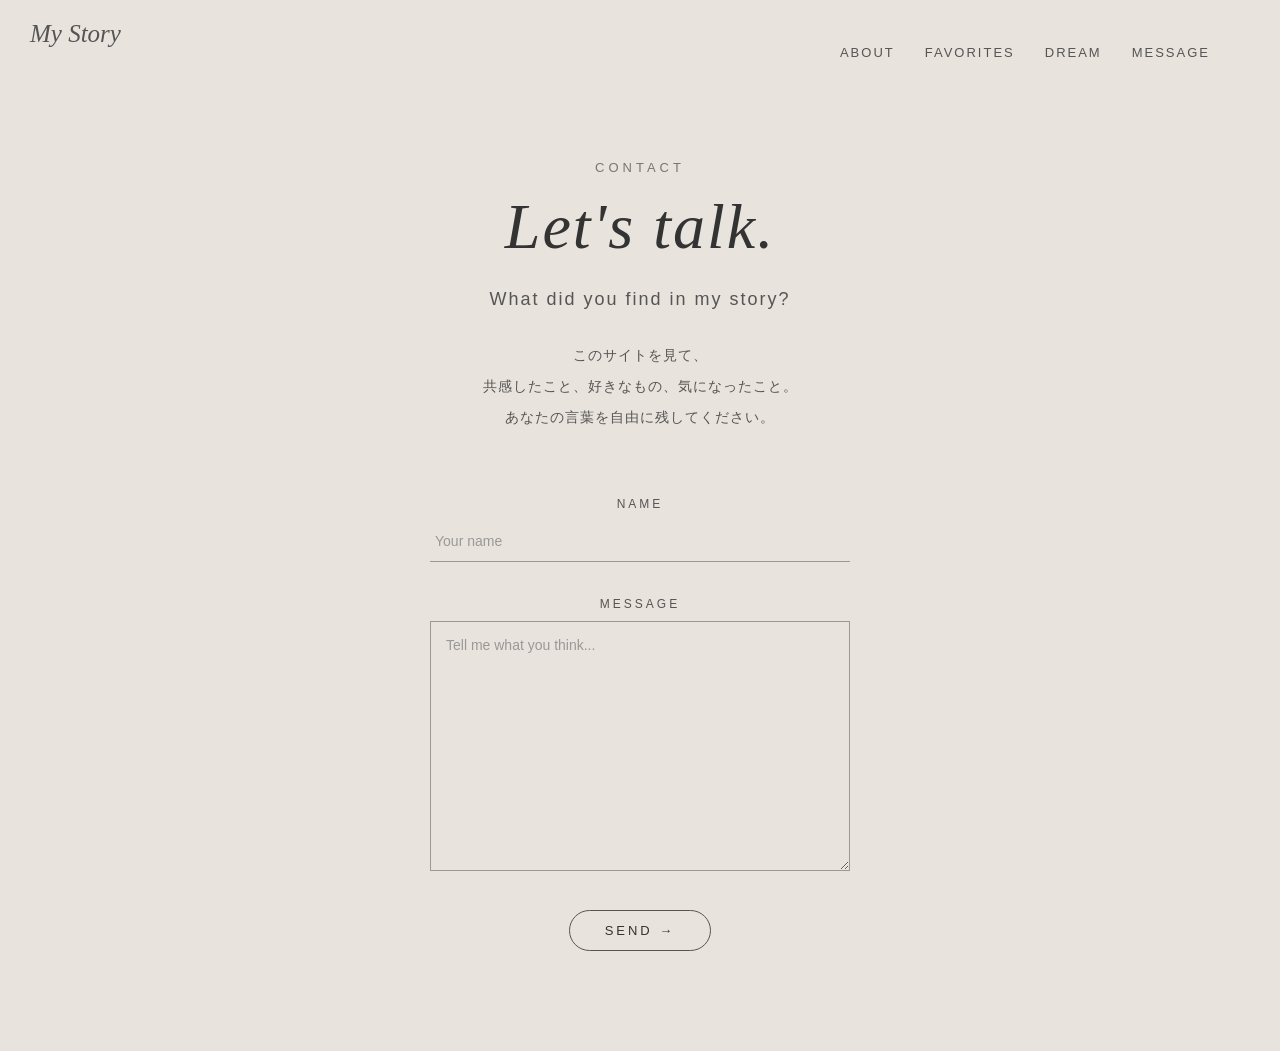
==== contact.html @ 0c9deefb "Add files via upload" ====
<!DOCTYPE html>
<html lang="ja">

<head>
    <meta charset="UTF-8">
    <meta name="viewport" content="width=device-width, initial-scale=1.0">
    <title>CONTACT</title>
    <link rel="stylesheet" href="css/style.css">
</head>

<body>

    <main class="contact-page">

        <!-- My Story -->
        <p class="my-story">My Story</p>

        <!-- ナビゲーション -->
        <nav class="contact-nav">
            <a href="about.html">ABOUT</a>
            <a href="favorites.html">FAVORITES</a>
            <a href="dream.html">DREAM</a>
            <a href="message.html">MESSAGE</a>
        </nav>

        <!-- CONTACTメイン -->
        <section class="contact-content">

            <p class="contact-label">CONTACT</p>

            <h1>Let's talk.</h1>

            <p class="contact-question">
                What did you find in my story?
            </p>

            <p class="contact-intro">
                このサイトを見て、<br>
                共感したこと、好きなもの、気になったこと。<br>
                あなたの言葉を自由に残してください。
            </p>

            <!-- メッセージフォーム -->
            <form class="contact-form">

                <div class="form-group">
                    <label for="name">NAME</label>
                    <input type="text" id="name" name="name" placeholder="Your name">
                </div>

                <div class="form-group">
                    <label for="message">MESSAGE</label>
                    <textarea id="message" name="message" placeholder="Tell me what you think..."></textarea>
                </div>

                <button type="submit">SEND →</button>

            </form>

        </section>

    </main>

</body>

</html>
---- css/style.css ----
* {
    margin: 0;
    padding: 0;
    box-sizing: border-box;
}


body {
    font-family: sans-serif;
}


/* TOP画像部分 */

.hero {
    width: 100%;
    height: 100vh;
    background-image:
        url(../images/top.jpg);
    background-size: cover;
    background-position: center center;
    position: relative;
    z-index: 1;
}

.overlay {
    position: absolute;
    top: 0;
    left: 0;
    width: 100%;
    height: 100%;
    background: rgba(0, 0, 0, 0.30);
    z-index: 2;
}

/* タイトル */

.hero-text {
    position: absolute;
    top: 30%;
    right: 10%;
    color: white;
    text-align: center;
    z-index: 3;
}


.hero-text h1 {
    font-family: "Alex Brush", cursive;
    font-size: 90px;
    font-weight: 590;
    letter-spacing: 1px;
}


.subtitle {
    font-size: 16px;
    letter-spacing: 2px;
}

.top-my-story {
    font-family: "Times New Roman", serif;
    font-size: 30px;
    font-style: italic;
    color: white;
    margin-top: 37px;
    letter-spacing: 2px;
}


.concept {
    margin-top: 35px;
    font-size: 20px;
    line-height: 1.8;
    letter-spacing: 2px;
}


/* CONTACT */

.contact {
    position: absolute;
    right: 40px;
    bottom: 40px;
    color: white !important;
    text-decoration: none;
    font-size: 14px;
    transition: .3s;
    z-index: 3;
    letter-spacing: 2px;
}

.contact span {
    display: block;
    opacity: 0;
    transform: translateY(10px);
    transition: .3s;
    z-index: 3;
}

.contact:hover {
    color: white !important;
}

.contact:hover span {
    opacity: 1;
    transform: translateY(0);
}

.navigation {
    position: absolute;
    right: 12%;
    bottom: 15%;
    display: flex;
    flex-direction: column;
    gap: 18px;
    text-align: right;
    z-index: 3;
}

.navigation a {
    position: relative;
    left: 0;
    color: white;
    text-decoration: none;
    font-size: 15px;
    letter-spacing: 3px;
    opacity: 0;
    transform: translateY(25px);
    animation: navFadeUp 1s ease-out forwards;
    transition: color .4s ease, left .4s ease;
}

.navigation a:nth-child(1) {
    animation-delay: 0.3s;
}

.navigation a:nth-child(2) {
    animation-delay: 0.6s;
}

.navigation a:nth-child(3) {
    animation-delay: 0.9s;
}

.navigation a:nth-child(4) {
    animation-delay: 1.2s;
}

/* 下からふわっと表示 */
@keyframes navFadeUp {
    from {
        opacity: 0;
        transform: translateY(25px);
    }

    to {
        opacity: 1;
        transform: translateY(0);
    }
}

/* hoverしたとき少し左へ */
.navigation a:hover {
    left: -8px;
}

/* hover色 */

.about:hover {
    color: #b69504;
    transform: translateX(-8px);
}


.favorites:hover {
    color: #ee398d;
    transform: translateX(-8px);
}


.dream:hover {
    color: #a538e4;
    transform: translateX(-8px);
}


.message:hover {
    color: #25abf8;
    transform: translateX(-8px);
}

/* =========================
   スマホ表示
   ========================= */

@media screen and (max-width: 768px) {

    /* TOP画像 */
    .hero {
        height: 100vh;
        min-height: 600px;
        background-position: center center;
    }

    /* タイトル */
    .hero-text {
        top: 25%;
        right: 0;
        left: 0;
        width: 100%;
        padding: 0 20px;
    }

    .hero-text h1 {
        font-size: 55px;
        letter-spacing: 1px;
        line-height: 1.2;
    }

    .subtitle {
        font-size: 13px;
        letter-spacing: 1.5px;
        margin-top: 10px;
    }

    .top-my-story {
        font-size: 25px;
        margin-top: 30px;
    }

    .concept {
        margin-top: 25px;
        font-size: 15px;
        letter-spacing: 1px;
        line-height: 1.8;
    }


    /* ナビゲーション */
    .navigation {
        right: 0;
        left: 0;
        bottom: 16%;
        align-items: center;
        text-align: center;
        gap: 16px;
    }

    .navigation a {
        font-size: 14px;
        letter-spacing: 2px;
    }

    /* スマホではhoverの横移動をなくす */
    .navigation a:hover {
        left: 0;
        transform: none;
    }


    /* CONTACT */
    .contact {
        right: 20px;
        bottom: 20px;
        font-size: 12px;
        letter-spacing: 1.5px;
    }

    /* スマホではhoverがないので Let's talk. を最初から表示 */
    .contact span {
        opacity: 1;
        transform: none;
        margin-top: 4px;
    }

}

/* =========================
   ABOUTページ
========================= */

.about-page {
    width: 100%;
    height: 100vh;
    background-image: url(../images/about.png);
    background-size: 100% 100%;
    background-position: center center;
    background-repeat: no-repeat;
    position: relative;
    z-index: 1;
}

.my-story {
    position: absolute;
    z-index: 10;
    top: 20px;
    left: 30px;
    margin: 0;
    color: white;
    font-family: "Times New Roman", serif;
    font-size: 25px;
    font-style: italic;
}

.about-page h2 {
    color: rgb(143, 140, 140);
    padding-bottom: 5px;
    text-align: center;
    font-size: 27px;
}

.about-page p.Chapter {
    padding-top: 60px;
    padding-bottom: 5px;
    color: white;
}

p {
    color: white;
}

.about-page p.about-text {
    color: white;
    font-size: 15px;
    letter-spacing: 1px;
}

.nav {
    color: white;
    position: absolute;
    z-index: 10;
    top: 60px;
    right: 90px;
    margin: 0;
    text-align: center;
}

/* ナビのリンク */

.nav a {
    display: block;
    color: white;
    text-decoration: none;
    font-size: 15px;
    letter-spacing: 2px;
    line-height: 2.5em;
    margin-bottom: 4px;
}


/* マウスを乗せても色を変えない */

.nav a:hover {
    color: #a8793f;
    text-decoration: none;
}

.contact {
    position: absolute;
    z-index: 10;
    right: 25px;
    bottom: 15px;
    margin: 0;
    color: #a8793f;
    font-size: 14px;
    letter-spacing: 1px;
}




/* DREAMページ領域 */

.dream-page {
    width: 100%;
    height: 100vh;
    background-image: url(../images/dream.png);
    background-size: cover;
    background-position: center center;
    position: relative;
    z-index: 1;
}

.Chapter {
    padding-top: 30px;
     letter-spacing: 3px;
}

.dream-page h2 {
    font-size: 27px;
    color: #c162f8;
    text-align: center;
    padding-top: 5px;
}

.Chapter,
p {
    font-size: 15px;
    text-align: center;
}

.dream-page li {
    font-size: 17px;
    padding-left: 150px;
    padding-bottom: 7px;
    color: #a538e4;
}

.about-dream {
    width: 60%;
    margin-left: 70px;
}

div.box-r,
div.box-l {
    padding: 1.5em;
    background: rgba(255, 255, 255, 0.3);
    width: 70%;
    margin-bottom: 1.5em;
    text-align: center;
}

div.box-r {
    margin-left: 150px;
}

dt {
    font-size: large;
    color: #a538e4;
    line-height: 2em;
    text-decoration: underline;
}

dd {
    font-size: small;
}

.nav {
    color: white;
    position: absolute;
    z-index: 10;
    top: 60px;
    right: 90px;
    margin: 0;
    text-align: center;
}

.nav a {
    .nav a {
        display: block;
        color: white;
        text-decoration: none;
        font-size: 15px;
        letter-spacing: 2px;
        line-height: 2.5em;
        margin-bottom: 4px;
    }

    .nav a:hover {
        color: white;
        text-decoration: none;
    }
}

/* FAVORITESページ領域 */

.favorites-page {
    width: 100%;
    min-height: 100vh;
    height: auto;
    background-image: url(../images/favorites.png);
    background-size: cover;
    background-position: center center;
    position: relative;
    z-index: 1;
}

.favorites-page h2 {
    color: rgb(245, 101, 168);
    padding-bottom: 5px;
    text-align: center;
    font-size: 27px;
}

.chapter {
    font-size: 20px;
    margin-bottom: 10px;
    letter-spacing: 3px;
}


/* ==============================
   カテゴリー全体
============================== */

.favorites-content {
    width: 100%;
    max-width: 1220px;
    margin: 0 auto;
    display: grid;
    grid-template-columns: repeat(4, 1fr);
    gap: 20px;
}


/* ==============================
   4つのカード
============================== */

.favorite-card {
    min-height: 440px;
    padding: 55px 25px 35px;
    display: flex;
    flex-direction: column;
    align-items: center;
    justify-content: center;
    text-align: center;
    color: #ffffff;
    text-decoration: none;

    /* 半透明のボックス */
    background: rgba(255, 255, 255, 0.3);

    /* 白い枠線 */
    border: 2px solid rgba(255, 255, 255, 0.65);

    /* 角丸 */
    border-radius: 28px;

    backdrop-filter: blur(2px);

    transition:
        transform 0.3s ease,
        background 0.3s ease;
}

.favorite-card:hover {
    transform: translateY(-5px);
    background: rgba(255, 255, 255, 0.23);
}


/* ==============================
   アイコン
============================== */

.favorite-icon {
    width: 120px;
    height: 120px;
    display: flex;
    align-items: center;
    justify-content: center;
    margin-bottom: 20px;
    color: #ffffff;
}

.favorite-icon1 img {
    width: 170px;
    height: 170px;
    object-fit: contain;
    display: block;
}

.favorite-icon img {
    width: 120px;
    height: 120px;
    object-fit: contain;
    display: block;
}

/* ==============================
   アイコン下の線
============================== */

.favorite-line {
    width: 85px;
    height: 1px;
    background: rgba(26, 25, 25, 0.75);
    margin-bottom: 25px;
}


/* ==============================
   カードタイトル
============================== */

.favorite-card h3 {
    font-family: "Josefin Sans", sans-serif;
    font-size: 27px;
    font-weight: 600;
    line-height: 1.3;
    letter-spacing: 1px;
    margin-bottom: 20px;
    color: black;
}


/* ==============================
   カード説明
============================== */

.favorite-card p {
    font-size: 13px;
    line-height: 1.8;
    letter-spacing: 1px;
    color: black;
}


/* ==============================
   AND MORE
============================== */

.favorite-more {
    grid-column: 1 / -1;
    min-height: 140px;
    padding: 20px 60px;
    display: flex;
    align-items: center;
    justify-content: center;
    gap: 55px;
    color: #ffffff;
    text-decoration: none;
    background: rgba(255, 255, 255, 0.14);
    border: 2px solid rgba(255, 255, 255, 0.65);
    border-radius: 28px;
    backdrop-filter: blur(2px);
    transition:
        transform 0.3s ease,
        background 0.3s ease;
}

.favorite-more:hover {
    transform: translateY(-4px);
    background: rgba(255, 255, 255, 0.22);
}


/* ==============================
   AND MORE アイコン
============================== */

.more-icon {
    font-size: 52px;
    line-height: 1;
    white-space: nowrap;
}

.more-icon img {
    width: 70px;
    height: 70px;
    object-fit: contain;
    display: block;
}

/* ==============================
   AND MORE テキスト
============================== */

.favorite-more-text {
    text-align: center;
}

.favorite-more-text .favorite-line {
    margin: 0 auto 16px;
}

.favorite-more h3 {
    font-family: "Josefin Sans", sans-serif;
    font-size: 25px;
    letter-spacing: 2px;
    margin-bottom: 10px;
    color: black;
}

.favorite-more p {
    font-size: 13px;
    letter-spacing: 1px;
    color: black;
}


/* ==============================
   CONTACT
============================== */

.contact-link {
    position: absolute;

    right: 45px;
    bottom: 32px;

    color: #ffffff;
    text-decoration: none;

    font-size: 18px;
    letter-spacing: 3px;

    transition: opacity 0.3s ease;
}

.contact-link:hover {
    opacity: 0.6;
}


/* ==============================
   スマートフォン対応
============================== */

@media (max-width: 1000px) {

    .favorites-page {
        padding: 30px 6%;
    }

    .favorites-content {
        grid-template-columns: repeat(2, 1fr);
    }

    .favorite-more {
        grid-column: 1 / -1;
    }

    .side-nav {
        right: 25px;
    }
}


@media (max-width: 600px) {

    .favorites-page {
        padding: 25px 20px 100px;
    }
}

.page-header {
    position: relative;
    top: auto;
    left: auto;
}


/* =========================
   FAVORITES / MOVIE
========================= */

.movie-section {
    width: 90%;
    max-width: 1200px;
    margin: 0 auto;
    padding: 120px 0 140px;
    background: #fff;
}


/* MOVIEタイトル */

.movie-section .section-title {
    text-align: center;
    margin-bottom: 25px;
}

.movie-section .section-number {
    margin: 0 0 5px;
    font-size: 14px;
    letter-spacing: 1px;
}

.movie-section .section-title h2 {
    margin: 0;
    color: #f05a9d;
    font-size: 30px;
    letter-spacing: 1px;
}


/* 最初のコメント */

.movie-section .section-intro {
    margin: 0 auto 70px;
    text-align: center;
    line-height: 2;
    font-size: 15px;
    letter-spacing: 1px;
    color: #333;
}


/* 3作品を横並び */

.movie-list {
    display: flex;
    justify-content: space-between;
    gap: 55px;
    width: 100%;
}


/* 1作品 */

.movie-item {
    flex: 1;
    text-align: center;
}


/* 映画画像 */

.movie-image {
    width: 100%;
    height: 330px;
    margin-bottom: 25px;
    overflow: hidden;
}

.movie-image img {
    width: 100%;
    height: 100%;
    object-fit: contain;
}


/* 映画タイトル */

.movie-item h3 {
    margin: 0 0 20px;
    font-family: "Josefin Sans", sans-serif;
    font-size: 21px;
    font-weight: 600;
    line-height: 1.5;
    letter-spacing: 1px;
    color: #222;
}


/* 映画コメント */

.movie-comment {
    margin: 0 auto;
    max-width: 320px;
    font-size: 14px;
    line-height: 2;
    letter-spacing: 0.5px;
    color: #444;
    text-align: left;
}


/* =========================
   ページ内スクロール
========================= */

html {
    scroll-behavior: smooth;
}

/* =========================
   ANIMATION
========================= */

.animation-section {
    padding: 100px 8%;
}

.animation-section .section-title {
    text-align: center;
    margin-bottom: 25px;
}

.animation-section .section-number {
    margin: 0 0 5px;
    font-size: 14px;
    letter-spacing: 1px;
}

.animation-section .section-title h2 {
    margin: 0;
    color: #f05a9d;
    font-size: 30px;
    letter-spacing: 2px;
}

.animation-item {
    display: flex;
    align-items: center;
    justify-content: center;
    gap: 70px;
    max-width: 1000px;
    margin: 60px auto 0;
}

/* Animation 画像 */
.animation-image {
    width: 330px;
    height: 460px;
    flex-shrink: 0;
}

.animation-image img {
    width: 100%;
    height: 100%;
    object-fit: contain;
    display: block;
}

/* Animation 文章 */
.animation-text {
    max-width: 430px;
}

.animation-text h3 {
    font-size: 28px;
    font-weight: 500;
    letter-spacing: 3px;
    margin-bottom: 25px;
    text-align: center;
}

.animation-comment {
    font-size: 15px;
    line-height: 2.2;
    letter-spacing: 1px;
}


/* =========================
   TV SERIES
========================= */

.tv-section {
    padding: 100px 8%;
}

.tv-section .section-title {
    text-align: center;
    margin-bottom: 25px;
}

.tv-section .section-number {
    margin: 0 0 5px;
    font-size: 14px;
    letter-spacing: 1px;
}

.tv-section .section-title h2 {
    margin: 0;
    color: #f05a9d;
    font-size: 30px;
    letter-spacing: 2px;
}

.tv-item {
    display: flex;
    align-items: center;
    justify-content: center;
    gap: 70px;
    max-width: 1000px;
    margin: 60px auto 0;
}

/* TV Series 画像 */
.tv-image {
    width: 330px;
    height: 460px;
    flex-shrink: 0;
}

.tv-image img {
    width: 100%;
    height: 100%;
    object-fit: contain;
    display: block;
}

/* TV Series 文章 */
.tv-text {
    max-width: 430px;
}

.tv-text h3 {
    font-size: 28px;
    font-weight: 500;
    letter-spacing: 3px;
    margin-bottom: 25px;
}

.tv-comment {
    font-size: 15px;
    line-height: 2.2;
    letter-spacing: 1px;
}

.animation-comment,
.tv-comment {
    display: block !important;
    visibility: visible !important;
    opacity: 1 !important;
    color: #222 !important;
    font-size: 15px !important;
    line-height: 2.2 !important;
    text-align: left;
}

/* =========================
   CAT
========================= */

.cat-section {
    width: 90%;
    max-width: 1100px;
    margin: 0 auto;
    padding: 120px 0 160px;
    background: #fff;
    color: #333;
}


/* =========================
   CAT タイトル
========================= */

.cat-section .section-title {
    text-align: center;
    margin-bottom: 35px;
}

.cat-section .section-number {
    margin: 0 0 5px;
    font-size: 14px;
    letter-spacing: 1px;
}

.cat-section .section-title h2 {
    margin: 0;
    color: #f05a9d;
    font-size: 30px;
    letter-spacing: 2px;
}


/* =========================
   INTRO
========================= */

.cat-intro {
    max-width: 700px;
    margin: 0 auto 120px;
    text-align: center;
}

.cat-intro p {
    margin: 0;
    font-size: 16px;
    line-height: 2.2;
    letter-spacing: 1px;
    color: #444 !important;
    display: block !important;
    visibility: visible !important;
    opacity: 1 !important;
}


/* =========================
   文章＋画像
========================= */

.cat-story {
    display: flex;
    align-items: center;
    justify-content: space-between;
    gap: 80px;
    margin-bottom: 150px;
}

.cat-story.reverse {
    flex-direction: row-reverse;
}


/* =========================
   CAT 文章
========================= */

.cat-text {
    flex: 1;
    max-width: 500px;
}

.cat-text h3 {
    margin: 0 0 30px;
    font-family: "Josefin Sans", sans-serif;
    font-size: 25px;
    font-weight: 500;
    letter-spacing: 2px;
    color: #222;
}

.cat-text p {
    margin: 0 0 25px;
    font-size: 15px;
    line-height: 2.2;
    letter-spacing: 0.8px;
    color: #444;
}


/* =========================
   CAT 画像
========================= */

.cat-image {
    width: 430px;
    flex-shrink: 0;
}

.cat-image img {
    width: 100%;
    height: auto;
    display: block;
    object-fit: contain;
}


/* =========================
   日常の思い出
========================= */

.cat-memory {
    margin-bottom: 150px;
    text-align: center;
}

.cat-memory>h3 {
    margin: 0 0 70px;
    font-family: "Josefin Sans", sans-serif;
    font-size: 25px;
    font-weight: 500;
    letter-spacing: 2px;
    color: #222;
}

.cat-memory-item {
    margin-bottom: 100px;
}

.cat-memory-item:last-child {
    margin-bottom: 0;
}

.cat-memory-item>p {
    margin: 0 0 30px;
    font-size: 18px;
    line-height: 1.8;
    letter-spacing: 1px;
    color: #333;
}

.cat-memory-item .cat-image {
    width: 650px;
    max-width: 100%;
    margin: 0 auto;
}


/* =========================
   エピソード
========================= */

.cat-episodes {
    max-width: 750px;
    margin: 0 auto 130px;
}

.cat-episodes h3 {
    margin: 0 0 40px;
    text-align: center;
    font-family: "Josefin Sans", sans-serif;
    font-size: 25px;
    font-weight: 500;
    letter-spacing: 2px;
    color: #222;
}

.cat-episodes p {
    margin: 0 0 25px;
    font-size: 15px;
    line-height: 2.3;
    letter-spacing: 0.8px;
    color: #444;
}


/* =========================
   その後のみいちゃん
========================= */

.cat-final-story {
    max-width: 750px;
    margin: 0 auto 130px;
    text-align: center;
}

.cat-final-story p {
    margin: 0 0 30px;
    font-size: 16px;
    line-height: 2.3;
    letter-spacing: 1px;
    color: #444;
}


/* =========================
   最後のメッセージ
========================= */

.cat-message {
    max-width: 750px;
    margin: 0 auto;
    padding: 70px 40px;
    text-align: center;
    border-top: 1px solid rgba(245, 90, 157, 0.35);
    border-bottom: 1px solid rgba(245, 90, 157, 0.35);
}

.cat-message h3 {
    margin: 0 0 40px;
    font-family: "Josefin Sans", sans-serif;
    font-size: 25px;
    font-weight: 500;
    letter-spacing: 3px;
    color: #f05a9d;
}

.cat-message p {
    margin: 0 0 25px;
    font-size: 16px;
    line-height: 2.3;
    letter-spacing: 1px;
    color: #444;
}

.cat-message p:last-child {
    margin-bottom: 0;
    font-size: 19px;
    color: #333;
}

/* =========================
   NICE PLACE
========================= */

.nice-section {
    width: 90%;
    max-width: 1100px;
    margin: 0 auto;
    padding: 120px 0 160px;
    background: #fff;
    color: #333;
}

/* =========================
   NICE PLACE タイトル
========================= */

.nice-section .section-title {
    text-align: center;
    margin-bottom: 45px;
}

.nice-section .section-number {
    margin: 0 0 5px;
    font-size: 14px;
    letter-spacing: 1px;
}

.nice-section .section-title h2 {
    margin: 0;
    color: #f05a9d;
    font-size: 30px;
    letter-spacing: 2px;
}

/* =========================
   INTRODUCTION
========================= */

.nice-intro {
    max-width: 750px;
    margin: 0 auto 120px;
    text-align: center;
}

.nice-intro p {
    margin: 0 0 30px;
    font-size: 15px;
    line-height: 2.3;
    letter-spacing: 1px;
    color: #444;
}

.nice-intro p:last-child {
    margin-bottom: 0;
}

/* =========================
   コース全体
========================= */

.walk-course {
    margin-bottom: 150px;
}

.walk-course h3,
.favorite-view h3,
.other-favorites h3,
.osaka-trip h3 {
    margin: 0 0 20px;
    text-align: center;
    font-family: "Josefin Sans", sans-serif;
    font-size: 25px;
    font-weight: 500;
    letter-spacing: 2px;
    color: #222;
}

.course-intro,
.trip-intro {
    margin: 0 auto 50px;
    text-align: center;
    font-size: 15px;
    line-height: 2.2;
    letter-spacing: 1px;
    color: #444;
}

/* =========================
   写真
========================= */

/* =========================
   その他のお気に入り写真
   横並び
========================= */

.other-favorites {
    margin-bottom: 150px;
}

.other-favorites h3 {
    margin-bottom: 50px;
}

.other-favorites .photo-item {
    width: calc((100% - 90px) / 4);
    margin: 0;
    text-align: center;
}

.other-favorites {
    display: flex;
    flex-wrap: wrap;
    justify-content: space-between;
    gap: 30px;
}

.other-favorites h3 {
    width: 100%;
    text-align: center;
}

.other-favorites .photo-item img {
    width: 100%;
    height: 170px;
    object-fit: contain;
    display: block;
}

.other-favorites .photo-comment {
    margin-top: 15px;
    font-size: 13px;
    line-height: 1.8;
}

.nice-section .photo-item img {
    width: 100%;
    height: auto;
    display: block;
    object-fit: contain;
    margin: 0 auto;
}

/* =========================
   写真コメント
========================= */

.nice-section .photo-comment {
    margin: 20px 0 0;
    font-size: 14px;
    line-height: 2;
    letter-spacing: 0.8px;
    color: #444;
}

/* =========================
   海沿いコース
========================= */

.seaside {
    display: flex;
    flex-wrap: wrap;
    justify-content: space-between;
    gap: 30px;
}

.seaside h3,
.seaside .course-intro {
    width: 100%;
}

.seaside h3 {
    margin-bottom: 20px;
    text-align: center;
}

.seaside .course-intro {
    margin-bottom: 50px;
    text-align: center;
}

.seaside .photo-item {
    width: calc((100% - 90px) / 4);
    margin: 0;
    text-align: center;
}

.seaside .photo-item img {
    width: 100%;
    height: 240x;
    object-fit: contain;
    display: block;
}

.seaside .photo-comment {
    margin-top: 15px;
    font-size: 13px;
    line-height: 1.8;
}

/* =========================
   川沿いコース
========================= */

.riverside {
    display: flex;
    flex-wrap: wrap;
    justify-content: space-between;
    gap: 3px;
}

.riverside h3,
.riverside .course-intro {
    width: 100%;
}

.riverside h3 {
    margin-bottom: 20px;
    text-align: center;
}

.riverside .course-intro {
    margin-bottom: 50px;
    text-align: center;
}

.riverside .photo-item {
    width: calc((100% - 90px) / 4);
    margin: 0;
    text-align: center;
}

.riverside .photo-item img {
    width: 100%;
    height: 340px;
    object-fit: contain;
    display: block;
}

.riverside .photo-comment {
    margin-top: 15px;
    font-size: 13px;
    line-height: 1.8;
}

/* =========================
   My favorite view
========================= */

.favorite-view {
    margin-bottom: 150px;
    text-align: center;
}

.favorite-view>p {
    margin: 0 0 45px;
    font-size: 15px;
    line-height: 2.2;
    letter-spacing: 1px;
    color: #444;
}

.favorite-view-photo {
    width: 100%;
    max-width: 600px;
    margin: 0 auto;
}

.favorite-view-photo img {
    width: 100%;
    height: auto;
    display: block;
}

.other-favorites {
    margin-bottom: 150px;
}

/* =========================
   大阪一人旅
========================= */

.osaka-trip {
    display: flex;
    flex-wrap: wrap;
    justify-content: space-between;
    gap: 3px;
    margin-bottom: 50px;
}

.osaka-trip h3,
.osaka-trip .trip-intro {
    width: 100%;
}

.osaka-trip h3 {
    margin-bottom: 20px;
    text-align: center;
}

.osaka-trip .trip-intro {
    margin-bottom: 50px;
    text-align: center;
}

.osaka-trip .photo-item {
    width: calc((100% - 90px) / 4);
    margin: 0;
    text-align: center;
}

.osaka-trip .photo-item img {
    width: 100%;
    height: 320px;
    object-fit: contain;
    display: block;
}

.osaka-trip .photo-comment {
    margin-top: 15px;
    font-size: 13px;
    line-height: 1.8;
}

/* =========================
   NOVEL
========================= */

.novel-section {
    width: 90%;
    max-width: 1100px;
    margin: 0 auto;
    padding: 120px 0 160px;
    background: #fff;
    color: #333;
}

/* =========================
   NOVEL タイトル
========================= */

.novel-section>.section-title {
    text-align: center;
    margin-bottom: 30px;
}

.novel-section .section-number {
    margin: 0 0 5px;
    font-size: 14px;
    letter-spacing: 1px;
}

.novel-section .section-title h2 {
    margin: 0;
    color: #f05a9d;
    font-size: 30px;
    letter-spacing: 2px;
}

/* =========================
   NOVEL INTRO
========================= */

.novel-intro {
    margin: 0 auto 70px;
    text-align: center;
}

.novel-intro p {
    margin: 0;
    font-size: 15px;
    line-height: 2.2;
    letter-spacing: 1px;
    color: #444;
}

/* =========================
   NOVEL 3作品
========================= */

.novel-list {
    display: flex;
    justify-content: space-between;
    gap: 45px;
    width: 100%;
}

.novel-item {
    flex: 1;
    text-align: center;
}

/* =========================
   NOVEL 画像
========================= */

.novel-image {
    width: 100%;
    height: 300px;
    margin-bottom: 25px;
}

.novel-image img {
    width: 100%;
    height: 100%;
    object-fit: contain;
    display: block;
}

/* =========================
   NOVEL タイトル
========================= */

.novel-item h3 {
    margin: 0 0 20px;
    font-family: "Josefin Sans", sans-serif;
    font-size: 21px;
    font-weight: 600;
    line-height: 1.5;
    letter-spacing: 1px;
    color: #222;
}

/* =========================
   NOVEL コメント
========================= */

.novel-comment {
    margin: 0 auto;
    max-width: 320px;
    font-size: 14px;
    line-height: 2;
    letter-spacing: 0.5px;
    color: #444;
    text-align: left;
}


/* =========================
   COMIC
========================= */

.comic-section {
    margin-top: 170px;
}

/* =========================
   COMIC タイトル
========================= */

.comic-section .section-title {
    text-align: center;
    margin-bottom: 30px;
}

.comic-section .section-number {
    margin: 0 0 5px;
    font-size: 14px;
    letter-spacing: 1px;
}

.comic-section .section-title h2 {
    margin: 0;
    color: #f05a9d;
    font-size: 30px;
    letter-spacing: 2px;
}

/* =========================
   COMIC INTRO
========================= */

.comic-intro {
    margin: 0 auto 70px;
    text-align: center;
}

.comic-intro p {
    margin: 0;
    font-size: 15px;
    line-height: 2.2;
    letter-spacing: 1px;
    color: #444;
}

/* =========================
   COMIC 作品
========================= */

/* =========================
   COMIC 作品
========================= */

.comic-item {
    display: flex;
    align-items: center;
    justify-content: center;
    gap: 80px;
    max-width: 950px;
    margin: 0 auto;
}

/* =========================
   COMIC 画像
========================= */

.comic-image {
    width: 420px;
    flex-shrink: 0;
}

.comic-image img {
    width: 100%;
    height: auto;
    display: block;
    object-fit: contain;
}

/* =========================
   COMIC 文章
========================= */

.comic-text {
    width: 400px;
    max-width: 400px;
    text-align: center;
}

/* Comicタイトル */

.comic-text h3 {
    margin: 0 0 25px;
    font-family: "Josefin Sans", sans-serif;
    font-size: 27px;
    font-weight: 500;
    letter-spacing: 2px;
    color: #222;
    text-align: center;
}

/* Comicコメント */

.comic-text .comic-comment {
    margin: 0;
    font-size: 15px;
    line-height: 2.2;
    letter-spacing: 0.8px;
    color: #444;
    text-align: left;
}

.comic-section .comic-text h3 {
    text-align: center !important;
}

/* =========================
   ↑ TOP 固定表示
========================= */

.back-to-top {
    position: fixed;
    left: 50%;
    bottom: 25px;
    transform: translateX(-50%);

    width: 130px;
    padding: 13px 0;

    background: #f05a9d;
    color: #ffffff;

    text-decoration: none;
    text-align: center;

    font-size: 15px;
    font-weight: 500;
    letter-spacing: 2px;

    border-radius: 30px;

    z-index: 1000;

    transition: background 0.3s ease,
                transform 0.3s ease;
}

.back-to-top:hover {
    background: #e54891;
    transform: translateX(-50%) translateY(-3px);
}

/* =========================
   スマートフォン対応
========================= */

@media (max-width: 800px) {

    .novel-section {
        width: 90%;
        padding: 90px 0 120px;
    }

    .novel-list {
        flex-direction: column;
        gap: 70px;
    }

    .novel-image {
        height: 320px;
    }

    .novel-comment {
        max-width: 500px;
    }

    .comic-section {
        margin-top: 120px;
    }

    .comic-item {
        flex-direction: column;
        gap: 40px;
    }

    .comic-image {
        width: 90%;
        max-width: 350px;
    }

    .comic-text {
        max-width: 500px;
        text-align: center;
    }

    .comic-comment {
        text-align: left;
    }
}


/* =========================
   AND MORE
========================= */

.and-more-section {
    width: 100%;
    margin-top: 120px;
    padding: 0 0 180px;
    background: #fff;
    box-sizing: border-box;
}


/* =========================
   AND MORE タイトル
========================= */

.and-more-section .section-title {
    width: 100%;
    text-align: center;
    margin: 0 auto 60px;
}

.and-more-section .section-title .section-number {
    margin: 0 0 5px;
    font-size: 14px;
    letter-spacing: 1px;
    color: #333;
    text-align: center;
}

.and-more-section .section-title h2 {
    margin: 0 auto;
    padding: 0;

    color: #f05a9d !important;

    font-size: 30px;
    font-weight: 500;
    letter-spacing: 2px;

    text-align: center !important;
}


/* =========================
   大きなピンクの円
========================= */

.and-more-list {
    width: 1200px;
    height: 1200px;

    max-width: 94vw;
    max-height: 94vw;

    margin: 0 auto;

    padding: 180px 150px;

    background: #f05a9d;

    border-radius: 50%;

    box-sizing: border-box;

    display: flex;
    flex-direction: column;
    justify-content: flex-start;
}


/* =========================
   導入文
========================= */

.and-more-intro {
    width: 100%;
    max-width: 800px;

    margin: 0 auto 70px;

    text-align: center;

    font-size: 16px;
    line-height: 2.2;
    letter-spacing: 1px;

    color: #444;
}

/* =========================
   10個の文章
========================= */

.and-more-list p:not(.and-more-intro) {
    width: 82%;

    margin: 0 0 30px;

    font-size: 14px;
    line-height: 1.8;
    letter-spacing: 1px;

    color: #ffffff !important;
}


/* =========================
   左右交互に配置
========================= */

/* 左 */
.and-more-list p:nth-child(2),
.and-more-list p:nth-child(4),
.and-more-list p:nth-child(6),
.and-more-list p:nth-child(8),
.and-more-list p:nth-child(10) {
    align-self: flex-start;
    text-align: left;
}


/* 右 */
.and-more-list p:nth-child(3),
.and-more-list p:nth-child(5),
.and-more-list p:nth-child(7),
.and-more-list p:nth-child(9),
.and-more-list p:nth-child(11) {
    align-self: flex-end;
    text-align: right;
}


/* 最後の文章 */
.and-more-list p:last-child {
    margin-bottom: 0;
}

/* AND MORE 最後の文章を少し右へ */
.and-more-list p:last-child {
    transform: translateX(70px);
}

/* =========================
   スマートフォン
========================= */

@media (max-width: 800px) {

    .and-more-section {
        margin-top: 80px;
        padding-bottom: 100px;
    }

    .and-more-section .section-title {
        margin-bottom: 40px;
    }

    .and-more-section .section-title h2 {
        font-size: 26px;
    }

    .and-more-list {
        width: 94vw;
        height: 94vw;

        min-height: 850px;
        max-height: none;

        padding: 100px 50px;

        border-radius: 50%;
    }

.and-more-intro {
    font-size: 14px;
    line-height: 1.8;
    margin-bottom: 50px;
}

    .and-more-list p:not(.and-more-intro) {
        width: 88%;
        font-size: 11px;
        line-height: 1.7;
        margin-bottom: 13px;
    }
}

/* =========================
   MESSAGEページ
========================= */

.message-page {
    min-height: 100vh;
    padding: 40px 8% 100px;
    box-sizing: border-box;
    background-image: url(../images/message.png);
    background-repeat: no-repeat;
}

/* Chapter 04 */
.message-page .Chapter {
    margin-top: 10px;
    margin-bottom: 10px;
    text-align: center;
    font-size: 16px;
    letter-spacing: 3px;
}

/* MESSAGE */
.message-page h2 {
    margin: 0;
    text-align: center;
    font-size: 27px;
    font-weight: 600;
    letter-spacing: 6px;
    color: #25abf8;
}

/* ー 今 思うこと ー */
.message-page > p:not(.my-story):not(.Chapter) {
    text-align: center;
    margin: 15px 0 50px;
    font-size: 15px;
    letter-spacing: 3px;
}


/* =========================
   文章
========================= */

.message-text {
    max-width: 850px;
    margin: 0 auto;
    text-align: left;
    line-height: 2.2;
    letter-spacing: 2px;
}

/* 各段落 */
.message-text > p {
    margin: 0 0 38px;
    font-size: 12px;
}

/* 最初の段落 */
.message-text > p:first-child {
    margin-bottom: 55px;
}


/* =========================
   最後の感謝
========================= */

.message-text .message-thanks {
    margin-top: 65px;
    margin-bottom: 25px;
    text-align: center;
    font-size: 17px;
    letter-spacing: 2px;
}


/* =========================
   Thank you
========================= */

.message-text .thank-you {
    margin-top: 35px;
    text-align: center;
    font-family: serif;
    font-size: 14px;
    font-style: italic;
    letter-spacing: 5px;
    opacity: 0.8;
}

.message-title {
    position: relative;
    top: -50px;
}

/* =========================
   CONTACTページ
========================= */

.contact-page {
    width: 100%;
    min-height: 100vh;
    background: #e8e3dc;
    color: #333;
    position: relative;
    padding: 60px 8% 100px;
}


/* =========================
   My Story
========================= */

.contact-page .my-story {
    position: absolute;
    top: 20px;
    left: 30px;
    margin: 0;
    color: #555;
    font-family: "Times New Roman", serif;
    font-size: 25px;
    font-style: italic;
}


/* =========================
   ナビゲーション
========================= */

.contact-nav {
    position: absolute;
    top: 45px;
    right: 70px;
    display: flex;
    gap: 30px;
}

.contact-nav a {
    color: #555;
    text-decoration: none;
    font-size: 13px;
    letter-spacing: 2px;
    transition: opacity 0.3s ease;
}

.contact-nav a:hover {
    opacity: 0.5;
}


/* =========================
   CONTACT メイン
========================= */

.contact-content {
    width: 100%;
    max-width: 850px;
    margin: 0 auto;
    padding-top: 100px;
    text-align: center;
}


/* CONTACT */

.contact-label {
    margin-bottom: 15px;
    font-family: "Josefin Sans", sans-serif;
    font-size: 13px;
    letter-spacing: 4px;
    color: #777;
}


/* Let's talk. */

.contact-content h1 {
    margin: 0 0 25px;
    font-family: "Times New Roman", serif;
    font-size: 64px;
    font-weight: 400;
    font-style: italic;
    letter-spacing: 2px;
    color: #333;
}


/* 質問 */

.contact-question {
    margin-bottom: 30px;
    font-family: "Josefin Sans", sans-serif;
    font-size: 18px;
    letter-spacing: 2px;
    color: #555;
}


/* 説明 */

.contact-intro {
    margin-bottom: 65px;
    font-size: 14px;
    line-height: 2.2;
    letter-spacing: 1px;
    color: #555;
}


/* =========================
   フォーム
========================= */

.contact-form {
    width: 100%;
    max-width: 600px;
    margin: 0 auto;
    text-align: center;
}

/* 各入力項目 */

.form-group {
    margin-bottom: 35px;
}


/* ラベル */

.form-group label {
    display: block;
    margin-bottom: 10px;
    font-family: "Josefin Sans", sans-serif;
    font-size: 12px;
    letter-spacing: 3px;
    color: #555;
}


/* 名前 */

.form-group input,
.form-group textarea {
    width: 70%;
    border: none;
    border-bottom: 1px solid #999;
    background: transparent;
    padding: 12px 5px;
    font-family: sans-serif;
    font-size: 14px;
    color: #333;
    outline: none;
}


/* メッセージ */

.form-group textarea {
    height: 250px;
    resize: vertical;
    border: 1px solid #999;
    padding: 15px;
}


/* プレースホルダー */

.form-group input::placeholder,
.form-group textarea::placeholder {
    color: #999;
}


/* フォーカス */

.form-group input:focus,
.form-group textarea:focus {
    border-color: #555;
}


/* =========================
   SENDボタン
========================= */

.contact-form button {
    display: block;
    margin: 15px auto 0;
    padding: 12px 35px;
    border: 1px solid #555;
    border-radius: 30px;
    background: transparent;
    color: #333;
    font-size: 13px;
    letter-spacing: 3px;
    cursor: pointer;
    transition:
        background 0.3s ease,
        color 0.3s ease;
}


.contact-form button:hover {
    background: #555;
    color: #fff;
}

/* =========================
   CONTACT スマホ対応
========================= */

@media (max-width: 768px) {

    /* ページ全体 */
    .contact-page {
        min-height: 100vh;
        padding: 30px 20px 70px;
        overflow-x: hidden;
    }

    /* My Story */
    .contact-page .my-story {
        position: static;
        text-align: center;
        font-size: 22px;
        margin-bottom: 25px;
    }

    /* ナビゲーション */
    .contact-nav {
        position: static;
        display: flex;
        justify-content: center;
        flex-wrap: wrap;
        gap: 12px 20px;
        margin-bottom: 50px;
    }

    .contact-nav a {
        font-size: 11px;
        letter-spacing: 1.5px;
    }

    /* CONTACT メイン */
    .contact-content {
        width: 100%;
        max-width: 100%;
        padding-top: 0;
    }

    /* CONTACT */
    .contact-label {
        font-size: 11px;
        letter-spacing: 3px;
        margin-bottom: 10px;
    }

    /* Let's talk. */
    .contact-content h1 {
        font-size: 48px;
        letter-spacing: 1px;
        margin-bottom: 20px;
    }

    /* 質問 */
    .contact-question {
        font-size: 15px;
        letter-spacing: 1.5px;
        margin-bottom: 25px;
    }

    /* 説明 */
    .contact-intro {
        font-size: 13px;
        line-height: 2;
        letter-spacing: 0.5px;
        margin-bottom: 50px;
    }

    /* フォーム */
    .contact-form {
        width: 100%;
        max-width: 100%;
    }

    /* 各入力項目 */
    .form-group {
        margin-bottom: 30px;
    }

    /* NAME */
    .form-group input {
        width: 80%;
        font-size: 14px;
    }

    /* MESSAGE */
    .form-group textarea {
        width: 100%;
        height: 220px;
        font-size: 14px;
    }

    /* ラベル */
    .form-group label {
        font-size: 11px;
        letter-spacing: 2.5px;
    }

    /* SEND */
    .contact-form button {
        margin-top: 10px;
        padding: 11px 30px;
        font-size: 12px;
    }
}
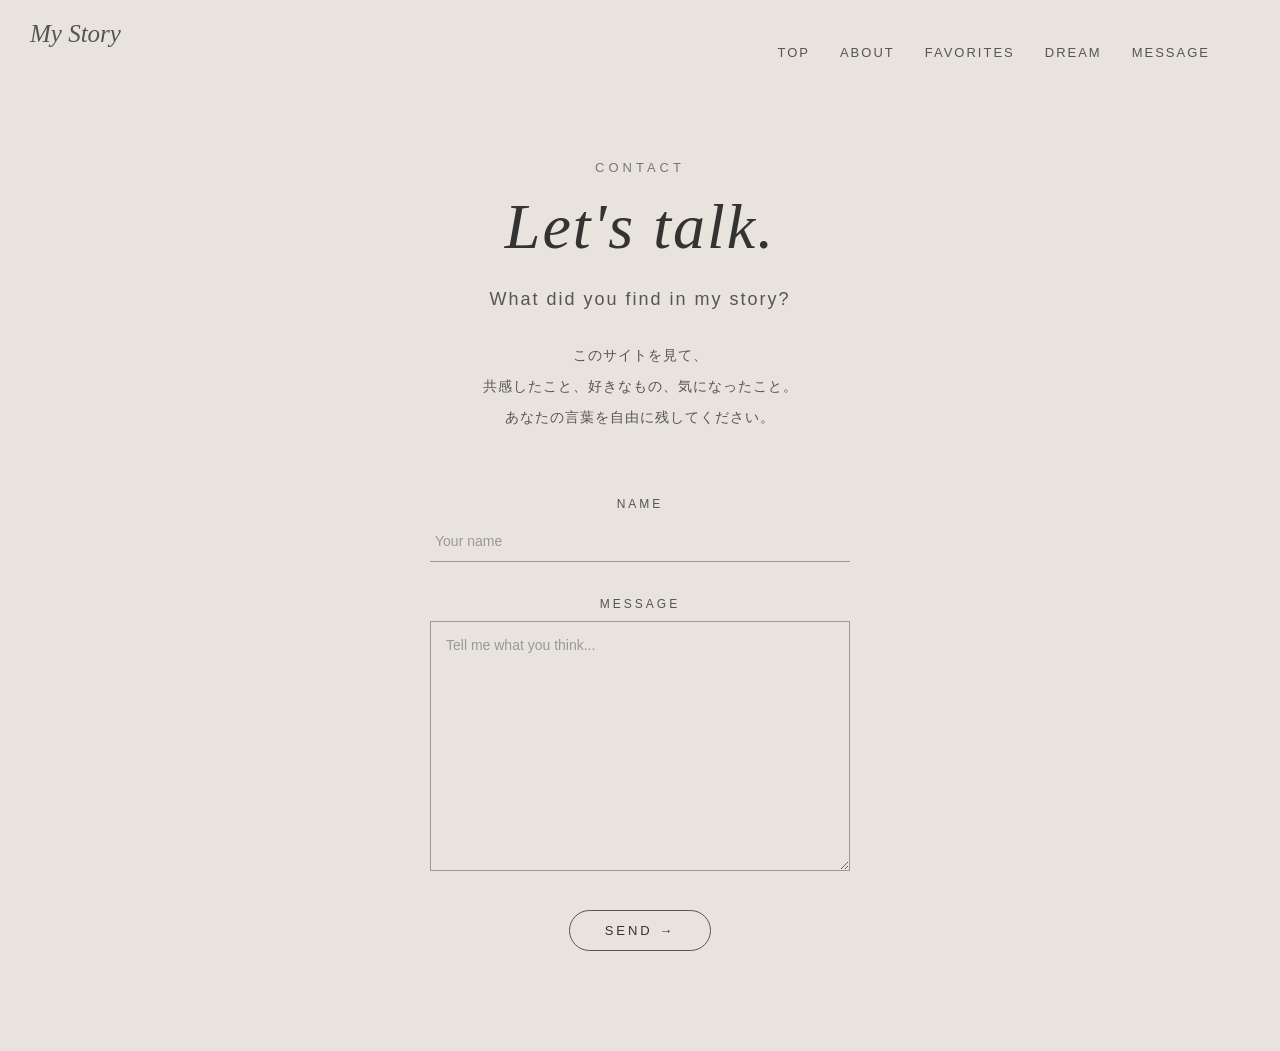
==== commit a06296b1: "Add files via upload" ====
--- a/contact.html
+++ b/contact.html
@@ -17,6 +17,7 @@
 
         <!-- ナビゲーション -->
         <nav class="contact-nav">
+            <a href="index.html">TOP</a>
             <a href="about.html">ABOUT</a>
             <a href="favorites.html">FAVORITES</a>
             <a href="dream.html">DREAM</a>
